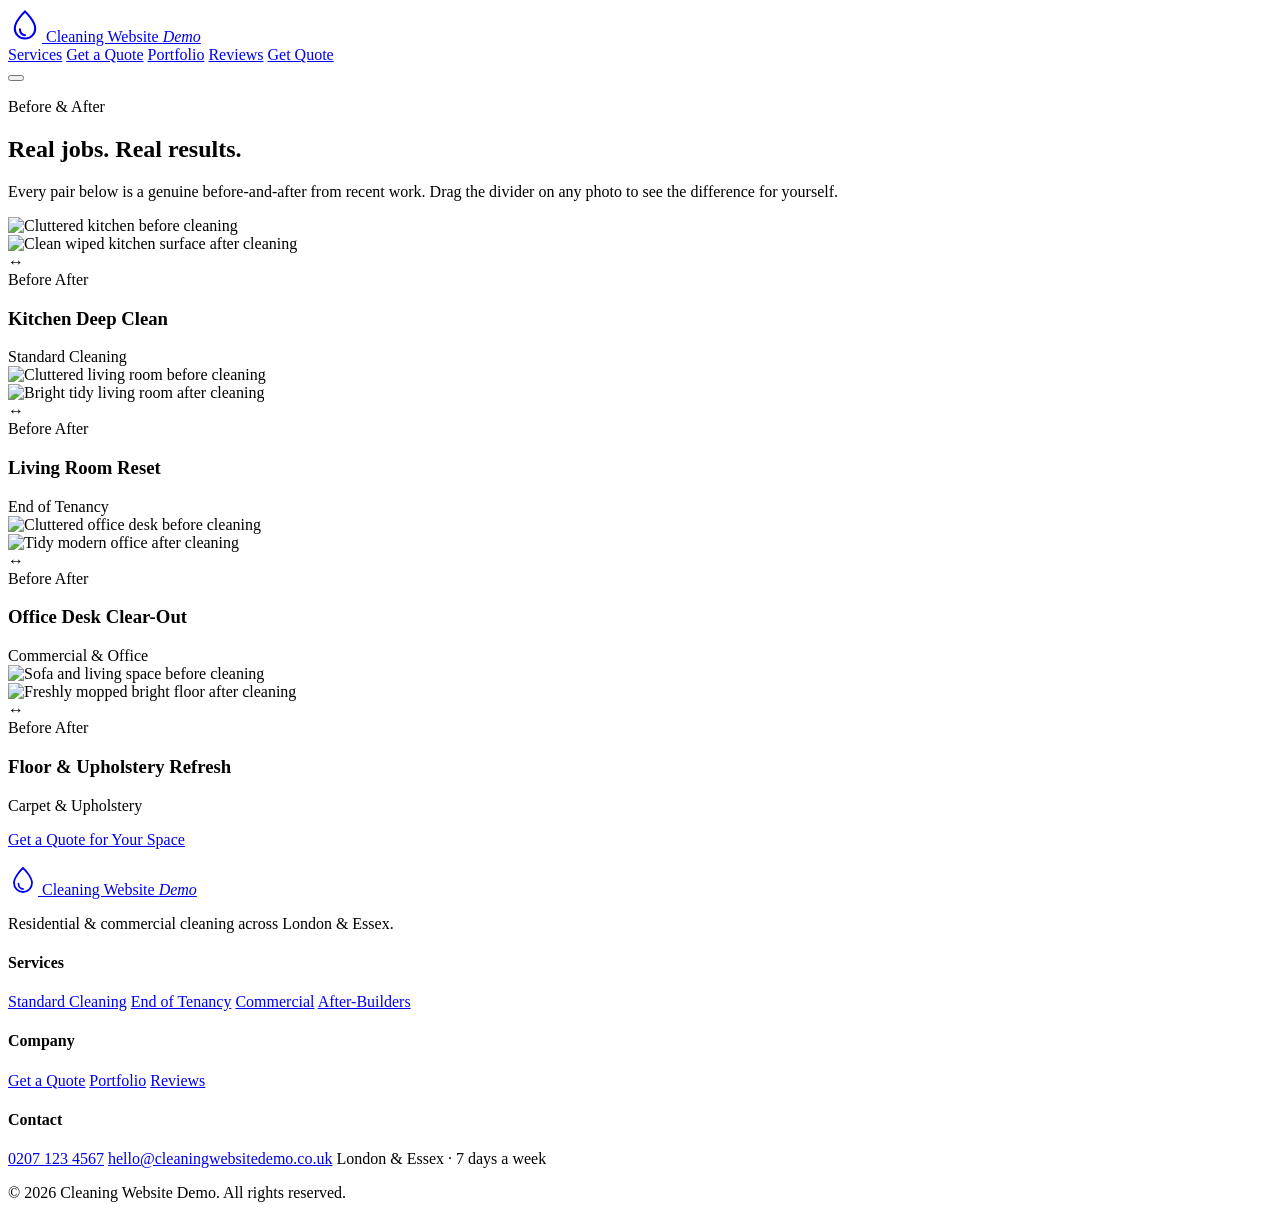
==== portfolio.html @ 4e47a7cc "Add files via upload" ====
<!DOCTYPE html>
<html lang="en">
<head>
<meta charset="UTF-8">
<meta name="viewport" content="width=device-width, initial-scale=1.0">
<title>Portfolio | Cleaning Website Demo</title>
<meta name="description" content="Real before-and-after results from recent cleaning jobs. Drag each photo to compare.">
<link rel="preconnect" href="https://fonts.googleapis.com">
<link rel="preconnect" href="https://fonts.gstatic.com" crossorigin>
<link href="https://fonts.googleapis.com/css2?family=Bricolage+Grotesque:opsz,wght@12..96,400;12..96,500;12..96,600;12..96,700;12..96,800&family=Inter:wght@400;500;600;700&family=JetBrains+Mono:wght@400;500;700&display=swap" rel="stylesheet">
<link rel="stylesheet" href="style.css">
</head>
<body>

<!-- ============ NAV ============ -->
<header class="site-header" id="siteHeader">
  <div class="wrap header-inner">
    <a href="index.html" class="brand">
      <span class="brand-mark" aria-hidden="true">
        <svg viewBox="0 0 40 40" width="34" height="34">
          <path d="M20 4C20 4 8 15 8 24a12 12 0 0 0 24 0C32 15 20 4 20 4Z" fill="none" stroke="currentColor" stroke-width="2.4"/>
          <path d="M14 25c0 4 2.7 7 6 7" fill="none" stroke="currentColor" stroke-width="2.4" stroke-linecap="round"/>
        </svg>
      </span>
      Cleaning Website <em>Demo</em>
    </a>
    <nav class="main-nav" id="mainNav">
      <a href="index.html#services">Services</a>
      <a href="index.html#quote">Get a Quote</a>
      <a href="portfolio.html">Portfolio</a>
      <a href="index.html#testimonials">Reviews</a>
      <a href="index.html#quote" class="nav-cta">Get Quote</a>
    </nav>
    <button class="nav-toggle" id="navToggle" aria-label="Toggle menu" aria-expanded="false">
      <span></span><span></span><span></span>
    </button>
  </div>
</header>

<main id="top">

  <!-- ============ PORTFOLIO HERO ============ -->
  <section class="portfolio-hero">
    <div class="wrap" data-reveal>
      <p class="eyebrow">Before &amp; After</p>
      <h1>Real jobs. Real results.</h1>
      <p>Every pair below is a genuine before-and-after from recent work. Drag the divider on any photo to see the difference for yourself.</p>
    </div>
  </section>

  <!-- ============ PORTFOLIO GRID ============ -->
  <section class="wrap">
    <div class="portfolio-grid">

      <article class="portfolio-card" data-reveal>
        <div class="reveal-frame js-reveal-frame" data-start-at="50">
          <img class="reveal-img reveal-before" src="https://images.unsplash.com/photo-1713950788917-912f9274f123?q=80&w=1200&auto=format&fit=crop" alt="Cluttered kitchen before cleaning">
          <div class="reveal-clip js-reveal-clip">
            <img class="reveal-img reveal-after" src="https://images.unsplash.com/photo-1758272421751-963195322eaa?q=80&w=1200&auto=format&fit=crop" alt="Clean wiped kitchen surface after cleaning">
          </div>
          <div class="reveal-handle js-reveal-handle"><span class="reveal-handle-grip">↔</span></div>
          <span class="reveal-tag reveal-tag-left">Before</span>
          <span class="reveal-tag reveal-tag-right">After</span>
        </div>
        <div class="portfolio-card-label">
          <h3>Kitchen Deep Clean</h3>
          <span>Standard Cleaning</span>
        </div>
      </article>

      <article class="portfolio-card" data-reveal>
        <div class="reveal-frame js-reveal-frame" data-start-at="50">
          <img class="reveal-img reveal-before" src="https://images.unsplash.com/photo-1641232458416-feace752b346?q=80&w=1200&auto=format&fit=crop" alt="Cluttered living room before cleaning">
          <div class="reveal-clip js-reveal-clip">
            <img class="reveal-img reveal-after" src="https://images.unsplash.com/photo-1758273705627-937374bfa978?q=80&w=1200&auto=format&fit=crop" alt="Bright tidy living room after cleaning">
          </div>
          <div class="reveal-handle js-reveal-handle"><span class="reveal-handle-grip">↔</span></div>
          <span class="reveal-tag reveal-tag-left">Before</span>
          <span class="reveal-tag reveal-tag-right">After</span>
        </div>
        <div class="portfolio-card-label">
          <h3>Living Room Reset</h3>
          <span>End of Tenancy</span>
        </div>
      </article>

      <article class="portfolio-card" data-reveal>
        <div class="reveal-frame js-reveal-frame" data-start-at="50">
          <img class="reveal-img reveal-before" src="https://images.unsplash.com/photo-1566699270403-3f7e3f340664?q=80&w=1200&auto=format&fit=crop" alt="Cluttered office desk before cleaning">
          <div class="reveal-clip js-reveal-clip">
            <img class="reveal-img reveal-after" src="https://images.unsplash.com/photo-1746021535489-00edc5efb203?q=80&w=1200&auto=format&fit=crop" alt="Tidy modern office after cleaning">
          </div>
          <div class="reveal-handle js-reveal-handle"><span class="reveal-handle-grip">↔</span></div>
          <span class="reveal-tag reveal-tag-left">Before</span>
          <span class="reveal-tag reveal-tag-right">After</span>
        </div>
        <div class="portfolio-card-label">
          <h3>Office Desk Clear-Out</h3>
          <span>Commercial &amp; Office</span>
        </div>
      </article>

      <article class="portfolio-card" data-reveal>
        <div class="reveal-frame js-reveal-frame" data-start-at="50">
          <img class="reveal-img reveal-before" src="https://images.unsplash.com/photo-1546617956-e3deefb51d58?q=80&w=1200&auto=format&fit=crop" alt="Sofa and living space before cleaning">
          <div class="reveal-clip js-reveal-clip">
            <img class="reveal-img reveal-after" src="https://images.unsplash.com/photo-1758273238415-01ec03d9ef27?q=80&w=1200&auto=format&fit=crop" alt="Freshly mopped bright floor after cleaning">
          </div>
          <div class="reveal-handle js-reveal-handle"><span class="reveal-handle-grip">↔</span></div>
          <span class="reveal-tag reveal-tag-left">Before</span>
          <span class="reveal-tag reveal-tag-right">After</span>
        </div>
        <div class="portfolio-card-label">
          <h3>Floor &amp; Upholstery Refresh</h3>
          <span>Carpet &amp; Upholstery</span>
        </div>
      </article>

    </div>

    <p class="gallery-cta" data-reveal><a href="index.html#quote" class="btn btn-cta">Get a Quote for Your Space</a></p>
  </section>

</main>

<!-- ============ FOOTER ============ -->
<footer class="site-footer">
  <div class="wrap footer-grid">
    <div>
      <a href="index.html" class="brand brand-footer">
        <span class="brand-mark" aria-hidden="true">
          <svg viewBox="0 0 40 40" width="30" height="30">
            <path d="M20 4C20 4 8 15 8 24a12 12 0 0 0 24 0C32 15 20 4 20 4Z" fill="none" stroke="currentColor" stroke-width="2.4"/>
            <path d="M14 25c0 4 2.7 7 6 7" fill="none" stroke="currentColor" stroke-width="2.4" stroke-linecap="round"/>
          </svg>
        </span>
        Cleaning Website <em>Demo</em>
      </a>
      <p class="footer-tag">Residential &amp; commercial cleaning across London &amp; Essex.</p>
    </div>
    <div class="footer-col">
      <h4>Services</h4>
      <a href="index.html#services">Standard Cleaning</a>
      <a href="index.html#services">End of Tenancy</a>
      <a href="index.html#services">Commercial</a>
      <a href="index.html#services">After-Builders</a>
    </div>
    <div class="footer-col">
      <h4>Company</h4>
      <a href="index.html#quote">Get a Quote</a>
      <a href="portfolio.html">Portfolio</a>
      <a href="index.html#testimonials">Reviews</a>
    </div>
    <div class="footer-col">
      <h4>Contact</h4>
      <a href="tel:02071234567">0207 123 4567</a>
      <a href="mailto:hello@cleaningwebsitedemo.co.uk">hello@cleaningwebsitedemo.co.uk</a>
      <span>London &amp; Essex · 7 days a week</span>
    </div>
  </div>
  <div class="wrap footer-bottom">
    <p>© 2026 Cleaning Website Demo. All rights reserved.</p>
  </div>
</footer>

<script src="script.js"></script>
</body>
</html>
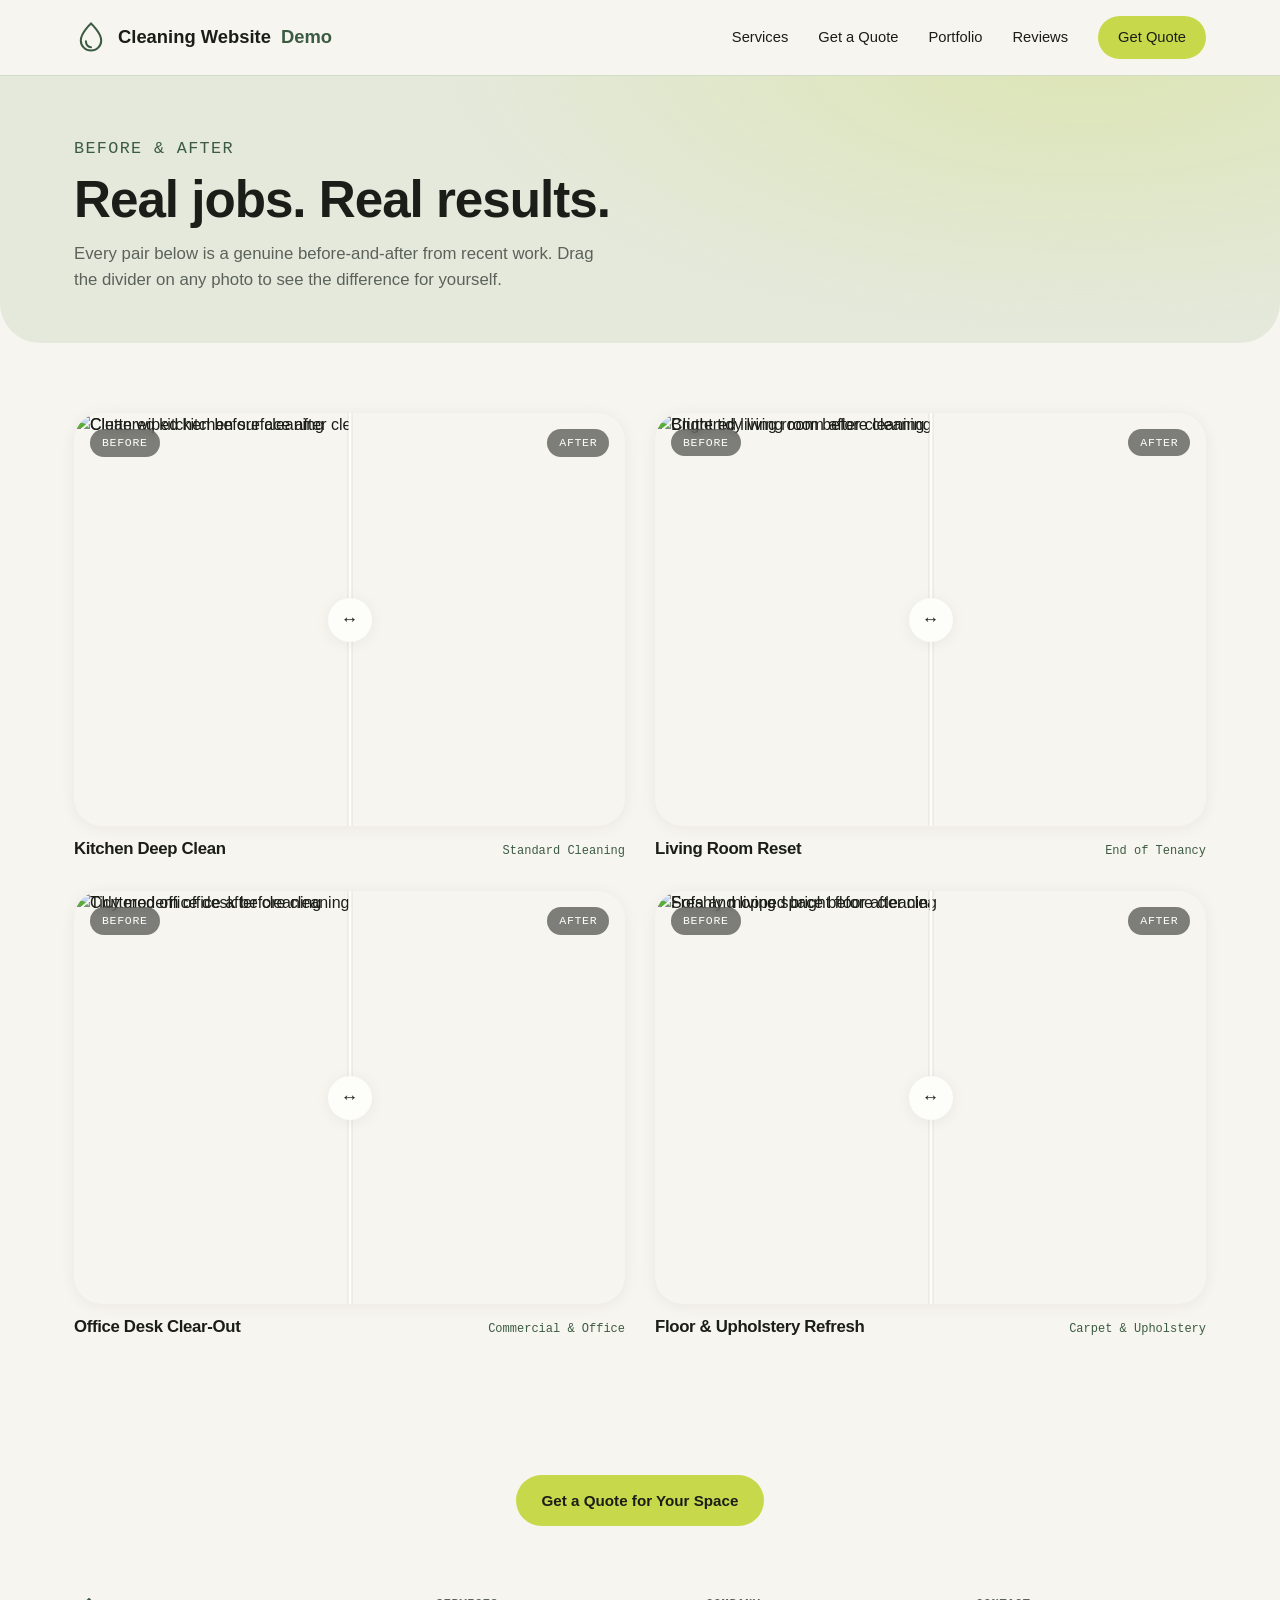
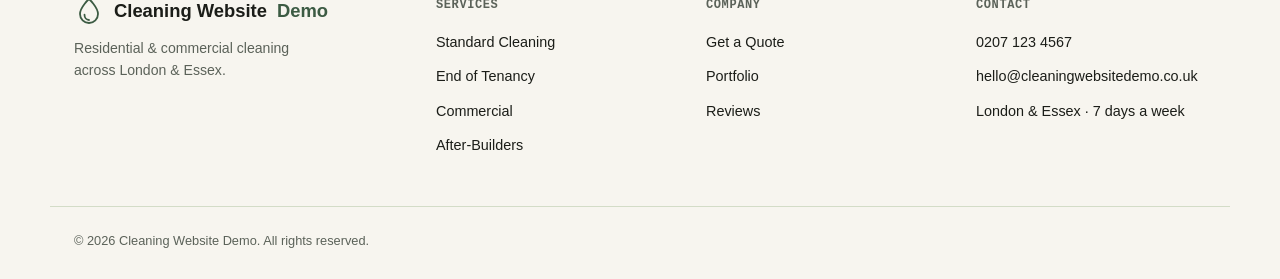
==== commit 46bc0d02: "Update portfolio.html" ====
--- a/portfolio.html
+++ b/portfolio.html
@@ -8,7 +8,7 @@
 <link rel="preconnect" href="https://fonts.googleapis.com">
 <link rel="preconnect" href="https://fonts.gstatic.com" crossorigin>
 <link href="https://fonts.googleapis.com/css2?family=Bricolage+Grotesque:opsz,wght@12..96,400;12..96,500;12..96,600;12..96,700;12..96,800&family=Inter:wght@400;500;600;700&family=JetBrains+Mono:wght@400;500;700&display=swap" rel="stylesheet">
-<link rel="stylesheet" href="style.css">
+<link rel="stylesheet" href="css/style.css">
 </head>
 <body>
 
@@ -163,6 +163,6 @@
   </div>
 </footer>
 
-<script src="script.js"></script>
+<script src="js/script.js"></script>
 </body>
 </html>
--- a/css/style.css
+++ b/css/style.css
@@ -0,0 +1,647 @@
+/* ============================================
+   GREENLINE CLEANING CO. — DESIGN TOKENS
+   ============================================ */
+:root{
+  --fern: #3C5B43;
+  --fern-dark: #294530;
+  --ink: #1B1D18;
+  --ivory: #F7F5EF;
+  --sage: #E4E9DC;
+  --sage-line: #D3DCC7;
+  --citrus: #C7D94B;
+  --citrus-dark: #A9BC33;
+  --white: #FDFDF9;
+  --muted: #5B6259;
+
+  --font-display: 'Bricolage Grotesque', 'Inter', -apple-system, sans-serif;
+  --font-body: 'Inter', -apple-system, sans-serif;
+  --font-mono: 'JetBrains Mono', monospace;
+
+  --radius-s: 10px;
+  --radius-m: 18px;
+  --radius-l: 28px;
+
+  --shadow-card: 0 2px 16px rgba(27,29,24,0.06);
+  --shadow-lift: 0 18px 40px rgba(27,29,24,0.12);
+
+  --ease: cubic-bezier(.22,.85,.32,1);
+}
+
+*{ box-sizing: border-box; margin:0; padding:0; }
+
+html{ scroll-behavior: smooth; }
+
+body{
+  font-family: var(--font-body);
+  background: var(--ivory);
+  color: var(--ink);
+  line-height: 1.55;
+  -webkit-font-smoothing: antialiased;
+}
+
+.wrap{
+  max-width: 1180px;
+  margin: 0 auto;
+  padding: 0 24px;
+}
+
+h1,h2,h3{
+  font-family: var(--font-display);
+  font-weight: 700;
+  line-height: 1.08;
+  letter-spacing: -0.02em;
+}
+
+h2{ font-size: clamp(2rem, 3.4vw, 2.75rem); margin-bottom: 14px; }
+h3{ font-size: 1.25rem; margin-bottom: 6px; }
+
+p{ color: var(--muted); }
+
+a{ color: inherit; text-decoration: none; }
+
+img{ max-width: 100%; display: block; }
+
+:focus-visible{
+  outline: 2.5px solid var(--fern);
+  outline-offset: 3px;
+  border-radius: 4px;
+}
+
+.eyebrow{
+  font-family: var(--font-mono);
+  font-size: 0.78rem;
+  letter-spacing: 0.08em;
+  text-transform: uppercase;
+  color: var(--fern);
+  font-weight: 500;
+  margin-bottom: 10px;
+}
+
+/* ============================================
+   BUTTONS
+   ============================================ */
+.btn{
+  display: inline-flex;
+  align-items: center;
+  justify-content: center;
+  gap: 8px;
+  padding: 14px 26px;
+  border-radius: 100px;
+  font-weight: 600;
+  font-size: 0.95rem;
+  border: none;
+  cursor: pointer;
+  transition: transform .25s var(--ease), box-shadow .25s var(--ease), background .2s ease;
+  white-space: nowrap;
+}
+.btn:hover{ transform: translateY(-2px); }
+.btn-primary{ background: var(--ink); color: var(--white); }
+.btn-primary:hover{ box-shadow: var(--shadow-lift); }
+.btn-cta{ background: var(--citrus); color: var(--ink); }
+.btn-cta:hover{ background: var(--citrus-dark); box-shadow: 0 14px 30px rgba(199,217,75,0.4); }
+.btn-ghost{ background: transparent; color: var(--ink); border: 1.5px solid var(--sage-line); }
+.btn-ghost:hover{ background: var(--sage); }
+.btn-ghost:disabled{ opacity: 0.35; cursor: not-allowed; transform:none; }
+.btn-outline{ background: transparent; color: var(--white); border: 1.5px solid rgba(253,253,249,0.4); }
+.btn-outline:hover{ background: rgba(253,253,249,0.12); }
+
+/* ============================================
+   HEADER
+   ============================================ */
+.site-header{
+  position: sticky;
+  top: 0;
+  z-index: 100;
+  background: rgba(247,245,239,0.85);
+  backdrop-filter: blur(10px);
+  border-bottom: 1px solid var(--sage-line);
+}
+.header-inner{
+  display: flex;
+  align-items: center;
+  justify-content: space-between;
+  padding-top: 16px;
+  padding-bottom: 16px;
+}
+.brand{
+  display: flex;
+  align-items: center;
+  gap: 10px;
+  font-family: var(--font-display);
+  font-weight: 600;
+  font-size: 1.15rem;
+  color: var(--ink);
+}
+.brand em{ font-style: normal; color: var(--fern); }
+.brand-mark{ color: var(--fern); display: inline-flex; }
+
+.main-nav{ display: flex; align-items: center; gap: 30px; }
+.main-nav a{ font-weight: 500; font-size: 0.92rem; color: var(--ink); position: relative; }
+.main-nav a:not(.nav-cta)::after{
+  content:''; position:absolute; left:0; bottom:-4px; width:0; height:2px;
+  background: var(--fern); transition: width .25s var(--ease);
+}
+.main-nav a:not(.nav-cta):hover::after{ width: 100%; }
+.nav-cta{
+  background: var(--citrus); color: var(--ink); padding: 10px 20px; border-radius: 100px;
+  font-weight: 700; transition: background .2s ease, transform .2s ease;
+}
+.nav-cta:hover{ background: var(--citrus-dark); transform: translateY(-1px); }
+.nav-toggle{ display:none; flex-direction:column; gap:5px; background:none; border:none; cursor:pointer; padding:8px; }
+.nav-toggle span{ width:22px; height:2px; background: var(--ink); border-radius:2px; }
+
+/* ============================================
+   HERO
+   ============================================ */
+.hero{
+  padding: 64px 0 90px;
+  overflow: hidden;
+  background:
+    radial-gradient(1100px 480px at 85% -10%, rgba(199,217,75,0.28), transparent 60%),
+    radial-gradient(900px 500px at -10% 110%, rgba(60,91,67,0.16), transparent 60%),
+    var(--sage);
+  border-radius: 0 0 40px 40px;
+}
+.hero-grid{
+  display: grid;
+  grid-template-columns: 1.05fr 0.95fr;
+  gap: 60px;
+  align-items: center;
+}
+.hero-copy h1{
+  font-size: clamp(2.4rem, 5vw, 3.6rem);
+  margin-bottom: 18px;
+  color: var(--ink);
+}
+.hero-sub{ font-size: 1.08rem; max-width: 480px; margin-bottom: 30px; }
+.hero-actions{ display: flex; gap: 14px; flex-wrap: wrap; margin-bottom: 44px; }
+
+.hero-trust{ display: flex; gap: 36px; }
+.trust-stat{ display: flex; flex-direction: column; }
+.trust-stat .num{
+  font-family: var(--font-mono);
+  font-size: 1.8rem;
+  font-weight: 700;
+  color: var(--fern);
+}
+.trust-stat .label{ font-size: 0.78rem; color: var(--muted); }
+
+/* --- Drag reveal --- */
+.reveal-card{ display: flex; flex-direction: column; align-items: center; gap: 14px; }
+.reveal-frame{
+  position: relative;
+  width: 100%;
+  aspect-ratio: 4/3.1;
+  border-radius: var(--radius-l);
+  overflow: hidden;
+  box-shadow: var(--shadow-lift);
+  user-select: none;
+  touch-action: pan-y;
+}
+.reveal-img{
+  position: absolute; inset: 0;
+  width: 100%; height: 100%;
+  object-fit: cover;
+}
+.reveal-clip{
+  position: absolute; inset: 0;
+  width: 55%;
+  overflow: hidden;
+}
+.reveal-clip .reveal-img{ width: var(--frame-w, 100%); max-width: none; }
+.reveal-handle{
+  position: absolute;
+  top: 0; bottom: 0;
+  left: 55%;
+  width: 44px;
+  margin-left: -22px;
+  display: flex; align-items: center; justify-content: center;
+  cursor: ew-resize;
+}
+.reveal-handle::before{
+  content:''; position:absolute; top:0; bottom:0; left:50%;
+  width: 3px; background: var(--white); transform: translateX(-50%);
+  box-shadow: 0 0 0 1px rgba(0,0,0,0.08);
+}
+.reveal-handle-grip{
+  position: relative;
+  width: 44px; height: 44px;
+  background: var(--white);
+  border-radius: 50%;
+  display: flex; align-items: center; justify-content: center;
+  font-size: 1.1rem;
+  box-shadow: var(--shadow-card);
+}
+.reveal-tag{
+  position: absolute; top: 16px;
+  font-family: var(--font-mono);
+  font-size: 0.72rem;
+  letter-spacing: 0.06em;
+  text-transform: uppercase;
+  background: rgba(27,29,24,0.55);
+  color: var(--white);
+  padding: 5px 12px;
+  border-radius: 100px;
+  backdrop-filter: blur(4px);
+}
+.reveal-tag-left{ left: 16px; }
+.reveal-tag-right{ right: 16px; }
+.reveal-hint{ font-size: 0.8rem; color: var(--muted); font-family: var(--font-mono); }
+
+/* ============================================
+   SERVICES
+   ============================================ */
+.services{ padding: 90px 0; }
+.services-grid{
+  display: grid;
+  grid-template-columns: repeat(3, 1fr);
+  gap: 22px;
+  margin-top: 40px;
+}
+.service-card{
+  background: var(--white);
+  border: 1px solid var(--sage-line);
+  border-radius: var(--radius-m);
+  padding: 30px 26px;
+  transition: transform .3s var(--ease), box-shadow .3s var(--ease), border-color .3s ease;
+}
+.service-card:hover{
+  transform: translateY(-6px);
+  box-shadow: var(--shadow-lift);
+  border-color: transparent;
+}
+.service-icon{
+  width: 52px; height: 52px;
+  border-radius: 14px;
+  background: var(--sage);
+  color: var(--fern);
+  display: flex; align-items: center; justify-content: center;
+  margin-bottom: 18px;
+  transition: background .3s ease, color .3s ease, transform .3s var(--ease);
+}
+.service-icon .icon-accent{ fill: var(--citrus-dark); }
+.service-icon .icon-accent-stroke{ stroke: var(--citrus-dark); }
+.service-card:hover .service-icon{
+  background: var(--fern);
+  color: var(--white);
+  transform: rotate(-6deg) scale(1.05);
+}
+.service-card:hover .service-icon .icon-accent{ fill: var(--citrus); }
+.service-card:hover .service-icon .icon-accent-stroke{ stroke: var(--citrus); }
+
+/* ---- Image band ---- */
+.image-band{
+  position: relative;
+  height: 380px;
+  margin: 0 16px 90px;
+  border-radius: 40px;
+  overflow: hidden;
+}
+.image-band img{ width: 100%; height: 100%; object-fit: cover; }
+.image-band-overlay{
+  position: absolute; inset: 0;
+  background: linear-gradient(100deg, rgba(27,29,24,0.72) 0%, rgba(27,29,24,0.25) 55%, rgba(27,29,24,0.1) 100%);
+  display: flex;
+  flex-direction: column;
+  justify-content: center;
+  padding: 0 60px;
+}
+.image-band-quote{
+  font-family: var(--font-display);
+  font-weight: 700;
+  font-size: clamp(1.4rem, 3vw, 2.1rem);
+  color: var(--white);
+  max-width: 480px;
+  margin-bottom: 12px;
+  letter-spacing: -0.01em;
+}
+.image-band-source{
+  font-family: var(--font-mono);
+  font-size: 0.8rem;
+  color: var(--citrus);
+}
+.service-card p{ font-size: 0.92rem; }
+
+/* ============================================
+   HOW IT WORKS
+   ============================================ */
+.how{
+  padding: 90px 0;
+  background: var(--fern-dark);
+  margin: 0 16px;
+  border-radius: 40px;
+  color: var(--white);
+}
+.how .eyebrow{ color: var(--citrus); }
+.how h2{ color: var(--white); }
+.how-grid{
+  display: grid;
+  grid-template-columns: 0.8fr 1.2fr;
+  gap: 60px;
+}
+.how-sub{ max-width: 320px; color: rgba(253,253,249,0.7); }
+.how-steps{ list-style: none; display: flex; flex-direction: column; gap: 28px; }
+.how-steps li{ display: flex; gap: 22px; align-items: flex-start; }
+.step-index{
+  font-family: var(--font-mono);
+  font-size: 0.95rem;
+  color: var(--fern-dark);
+  background: var(--citrus);
+  width: 40px; height: 40px;
+  border-radius: 50%;
+  display: flex; align-items: center; justify-content: center;
+  flex-shrink: 0;
+  font-weight: 700;
+}
+.how-steps h3{ font-size: 1.1rem; color: var(--white); }
+.how-steps p{ font-size: 0.92rem; color: rgba(253,253,249,0.65); }
+
+/* ============================================
+   QUOTE CALCULATOR (signature feature)
+   ============================================ */
+.quote{ padding: 90px 0 110px; background: var(--sage); border-radius: 40px; margin: 0 16px; }
+.quote-sub{ max-width: 520px; margin-bottom: 40px; }
+
+.quote-app{
+  display: grid;
+  grid-template-columns: 1.3fr 0.9fr;
+  gap: 26px;
+  align-items: start;
+}
+
+.quote-panel{
+  background: var(--white);
+  border-radius: var(--radius-l);
+  padding: 36px;
+  box-shadow: var(--shadow-card);
+  min-height: 420px;
+  display: flex;
+  flex-direction: column;
+}
+
+.quote-progress{ display: flex; gap: 8px; margin-bottom: 26px; }
+.progress-dot{ height: 5px; flex: 1; background: var(--sage-line); border-radius: 100px; transition: background .3s ease; }
+.progress-dot.active{ background: var(--fern); }
+
+.quote-step{ display: none; flex: 1; }
+.quote-step.active{ display: block; animation: fadeSlide .35s var(--ease); }
+@keyframes fadeSlide{ from{ opacity:0; transform: translateX(10px);} to{ opacity:1; transform:translateX(0);} }
+
+.step-title{ font-size: 1.15rem; margin-bottom: 20px; }
+.field-label{
+  display:block; font-family: var(--font-mono); font-size: 0.75rem;
+  text-transform: uppercase; letter-spacing: 0.05em; color: var(--muted); margin-bottom: 10px;
+}
+
+.option-grid{ display: grid; grid-template-columns: repeat(3, 1fr); gap: 12px; }
+.option-grid-3{ grid-template-columns: repeat(3, 1fr); }
+.option-card{
+  background: var(--ivory);
+  border: 1.5px solid var(--sage-line);
+  border-radius: var(--radius-s);
+  padding: 16px 14px;
+  text-align: left;
+  cursor: pointer;
+  display: flex; flex-direction: column; gap: 4px;
+  transition: border-color .2s ease, background .2s ease, transform .2s ease;
+  font-family: var(--font-body);
+}
+.option-card:hover{ transform: translateY(-2px); }
+.option-card.active{ border-color: var(--fern); background: var(--sage); }
+.option-name{ font-weight: 600; font-size: 0.9rem; }
+.option-meta{ font-family: var(--font-mono); font-size: 0.72rem; color: var(--fern); }
+
+.stepper{ display: flex; align-items: center; gap: 18px; }
+.stepper-btn{
+  width: 38px; height: 38px; border-radius: 50%;
+  border: 1.5px solid var(--sage-line); background: var(--ivory);
+  font-size: 1.1rem; cursor: pointer; transition: background .2s ease;
+}
+.stepper-btn:hover{ background: var(--sage); }
+.stepper-value{ font-family: var(--font-mono); font-size: 1.2rem; font-weight: 700; width: 24px; text-align: center; }
+
+.addon-list{ display: flex; flex-direction: column; gap: 10px; }
+.addon-row{
+  display: flex; align-items: center; gap: 12px;
+  padding: 14px 16px;
+  border: 1.5px solid var(--sage-line);
+  border-radius: var(--radius-s);
+  cursor: pointer;
+  transition: border-color .2s ease, background .2s ease;
+}
+.addon-row:hover{ background: var(--ivory); }
+.addon-row input{ accent-color: var(--fern); width: 17px; height: 17px; }
+.addon-name{ flex: 1; font-weight: 500; font-size: 0.9rem; }
+.addon-price{ font-family: var(--font-mono); font-size: 0.82rem; color: var(--fern); }
+
+.quote-nav{ display: flex; justify-content: space-between; margin-top: 30px; }
+
+.receipt{
+  background: var(--ink);
+  color: var(--white);
+  border-radius: var(--radius-l);
+  padding: 34px 30px;
+  position: sticky;
+  top: 100px;
+}
+.receipt-label{ font-family: var(--font-mono); font-size: 0.75rem; text-transform: uppercase; letter-spacing: 0.06em; color: rgba(253,253,249,0.6); margin-bottom: 6px; }
+.receipt-total{
+  font-family: var(--font-mono);
+  font-size: 3rem;
+  font-weight: 700;
+  color: var(--citrus);
+  margin-bottom: 4px;
+  transition: transform .15s ease;
+}
+.receipt-total span:first-child{ font-size: 1.6rem; vertical-align: top; opacity: 0.7; }
+.receipt-total.bump{ transform: scale(1.06); }
+.receipt-caption{ color: rgba(253,253,249,0.7); font-size: 0.85rem; margin-bottom: 22px; }
+.receipt-lines{
+  list-style: none;
+  font-family: var(--font-mono);
+  font-size: 0.82rem;
+  display: flex; flex-direction: column; gap: 8px;
+  padding-bottom: 22px;
+  margin-bottom: 22px;
+  border-bottom: 1px solid rgba(253,253,249,0.15);
+}
+.receipt-lines li{ display: flex; justify-content: space-between; color: rgba(253,253,249,0.85); }
+.receipt-cta{ width: 100%; margin-bottom: 0; }
+.receipt-note{ font-size: 0.75rem; color: rgba(253,253,249,0.5); text-align: center; margin-top: 14px; }
+
+.receipt-email-form{ margin-top: 6px; }
+.receipt-email-label{
+  display: block;
+  font-family: var(--font-mono);
+  font-size: 0.72rem;
+  text-transform: uppercase;
+  letter-spacing: 0.05em;
+  color: rgba(253,253,249,0.55);
+  margin-bottom: 10px;
+}
+.receipt-email-row{ display: flex; flex-direction: column; gap: 10px; }
+.receipt-email-row input{
+  width: 100%;
+  padding: 13px 16px;
+  border-radius: var(--radius-s);
+  border: 1.5px solid rgba(253,253,249,0.2);
+  background: rgba(253,253,249,0.06);
+  color: var(--white);
+  font-family: var(--font-body);
+  font-size: 0.9rem;
+}
+.receipt-email-row input::placeholder{ color: rgba(253,253,249,0.4); }
+.receipt-email-row input:focus-visible{ outline-color: var(--citrus); }
+.receipt-email-status{
+  font-size: 0.78rem;
+  margin-top: 10px;
+  min-height: 16px;
+  color: var(--citrus);
+  text-align: center;
+}
+
+/* ============================================
+   GALLERY
+   ============================================ */
+.gallery{ padding: 100px 0 90px; }
+.gallery-grid{
+  display: grid;
+  grid-template-columns: repeat(3, 1fr);
+  gap: 16px;
+  margin-top: 40px;
+}
+.gallery-grid img{
+  width: 100%; height: 260px; object-fit: cover;
+  border-radius: var(--radius-m);
+  transition: transform .4s var(--ease), filter .4s ease;
+  filter: saturate(0.92);
+}
+.gallery-grid img:hover{ transform: scale(1.03); filter: saturate(1.1); }
+.gallery-cta{ text-align: center; margin-top: 36px; }
+
+/* ============================================
+   TESTIMONIALS
+   ============================================ */
+.testimonials{ padding: 60px 0 110px; }
+.testimonial-track{
+  display: grid;
+  grid-template-columns: repeat(3, 1fr);
+  gap: 22px;
+  margin-top: 40px;
+}
+.testimonial-card{
+  background: var(--white);
+  border: 1px solid var(--sage-line);
+  border-radius: var(--radius-m);
+  padding: 30px;
+}
+.testimonial-card p{ color: var(--ink); font-size: 1.02rem; font-family: var(--font-body); font-weight: 500; margin-bottom: 16px; line-height: 1.55; }
+.testimonial-card cite{ font-style: normal; font-family: var(--font-mono); font-size: 0.78rem; color: var(--fern); }
+
+/* ============================================
+   CTA BAND
+   ============================================ */
+.cta-band{ background: var(--ink); border-radius: 40px; margin: 0 16px 90px; padding: 64px 0; }
+.cta-band-inner{
+  display: flex;
+  justify-content: space-between;
+  align-items: center;
+  gap: 30px;
+  flex-wrap: wrap;
+}
+.cta-band h2{ color: var(--white); margin-bottom: 8px; }
+.cta-band p{ color: rgba(253,253,249,0.65); }
+.cta-band-actions{ display: flex; gap: 14px; flex-wrap: wrap; }
+
+/* ============================================
+   FOOTER
+   ============================================ */
+.site-footer{ padding: 70px 0 30px; }
+.footer-grid{
+  display: grid;
+  grid-template-columns: 1.4fr 1fr 1fr 1fr;
+  gap: 40px;
+  padding-bottom: 50px;
+}
+.brand-footer{ margin-bottom: 12px; }
+.footer-tag{ font-size: 0.88rem; max-width: 240px; }
+.footer-col{ display: flex; flex-direction: column; gap: 12px; }
+.footer-col h4{ font-family: var(--font-mono); font-size: 0.75rem; text-transform: uppercase; letter-spacing: 0.05em; color: var(--muted); margin-bottom: 4px; }
+.footer-col a, .footer-col span{ font-size: 0.9rem; color: var(--ink); }
+.footer-col a:hover{ color: var(--fern); }
+.footer-bottom{ border-top: 1px solid var(--sage-line); padding-top: 24px; }
+.footer-bottom p{ font-size: 0.8rem; }
+
+/* ============================================
+   SCROLL REVEAL
+   ============================================ */
+[data-reveal]{
+  opacity: 0;
+  transform: translateY(24px);
+  transition: opacity .7s var(--ease), transform .7s var(--ease);
+}
+[data-reveal].is-visible{ opacity: 1; transform: translateY(0); }
+
+@media (prefers-reduced-motion: reduce){
+  [data-reveal]{ opacity: 1; transform: none; transition: none; }
+  html{ scroll-behavior: auto; }
+  *{ animation-duration: 0.01ms !important; transition-duration: 0.01ms !important; }
+}
+
+/* ============================================
+   PORTFOLIO PAGE
+   ============================================ */
+.portfolio-hero{
+  padding: 60px 0 50px;
+  background:
+    radial-gradient(1100px 480px at 85% -10%, rgba(199,217,75,0.28), transparent 60%),
+    var(--sage);
+  border-radius: 0 0 40px 40px;
+}
+.portfolio-hero h1{ font-size: clamp(2.2rem, 4.5vw, 3.2rem); max-width: 640px; margin-bottom: 14px; }
+.portfolio-hero p{ max-width: 520px; font-size: 1.05rem; }
+
+.portfolio-grid{
+  padding: 70px 0 100px;
+  display: grid;
+  grid-template-columns: repeat(2, 1fr);
+  gap: 30px;
+}
+.portfolio-card{ display: flex; flex-direction: column; gap: 14px; }
+.portfolio-card .reveal-frame{ aspect-ratio: 4/3; box-shadow: var(--shadow-card); }
+.portfolio-card-label{ display: flex; justify-content: space-between; align-items: baseline; }
+.portfolio-card-label h3{ font-size: 1.05rem; margin-bottom: 0; }
+.portfolio-card-label span{ font-family: var(--font-mono); font-size: 0.75rem; color: var(--fern); }
+
+@media (max-width: 720px){
+  .portfolio-grid{ grid-template-columns: 1fr; }
+}
+@media (max-width: 980px){
+  .hero-grid, .how-grid{ grid-template-columns: 1fr; }
+  .quote-app{ grid-template-columns: 1fr; }
+  .receipt{ position: static; }
+  .services-grid{ grid-template-columns: repeat(2, 1fr); }
+  .gallery-grid{ grid-template-columns: repeat(2, 1fr); }
+  .testimonial-track{ grid-template-columns: 1fr; }
+  .footer-grid{ grid-template-columns: 1fr 1fr; }
+}
+
+@media (max-width: 720px){
+  .main-nav{
+    position: absolute; top: 100%; left: 0; right: 0;
+    background: var(--ivory); flex-direction: column; align-items: stretch;
+    padding: 20px 24px; gap: 16px; border-bottom: 1px solid var(--sage-line);
+    display: none;
+  }
+  .main-nav.open{ display: flex; }
+  .nav-toggle{ display: flex; }
+  .nav-cta{ text-align: center; }
+  .services-grid{ grid-template-columns: 1fr; }
+  .gallery-grid{ grid-template-columns: 1fr; }
+  .footer-grid{ grid-template-columns: 1fr; gap: 30px; }
+  .option-grid, .option-grid-3{ grid-template-columns: 1fr; }
+  .hero-trust{ gap: 24px; flex-wrap: wrap; }
+  .quote{ border-radius: 24px; }
+  .cta-band{ border-radius: 24px; }
+  .cta-band-inner{ text-align: center; justify-content: center; }
+}
